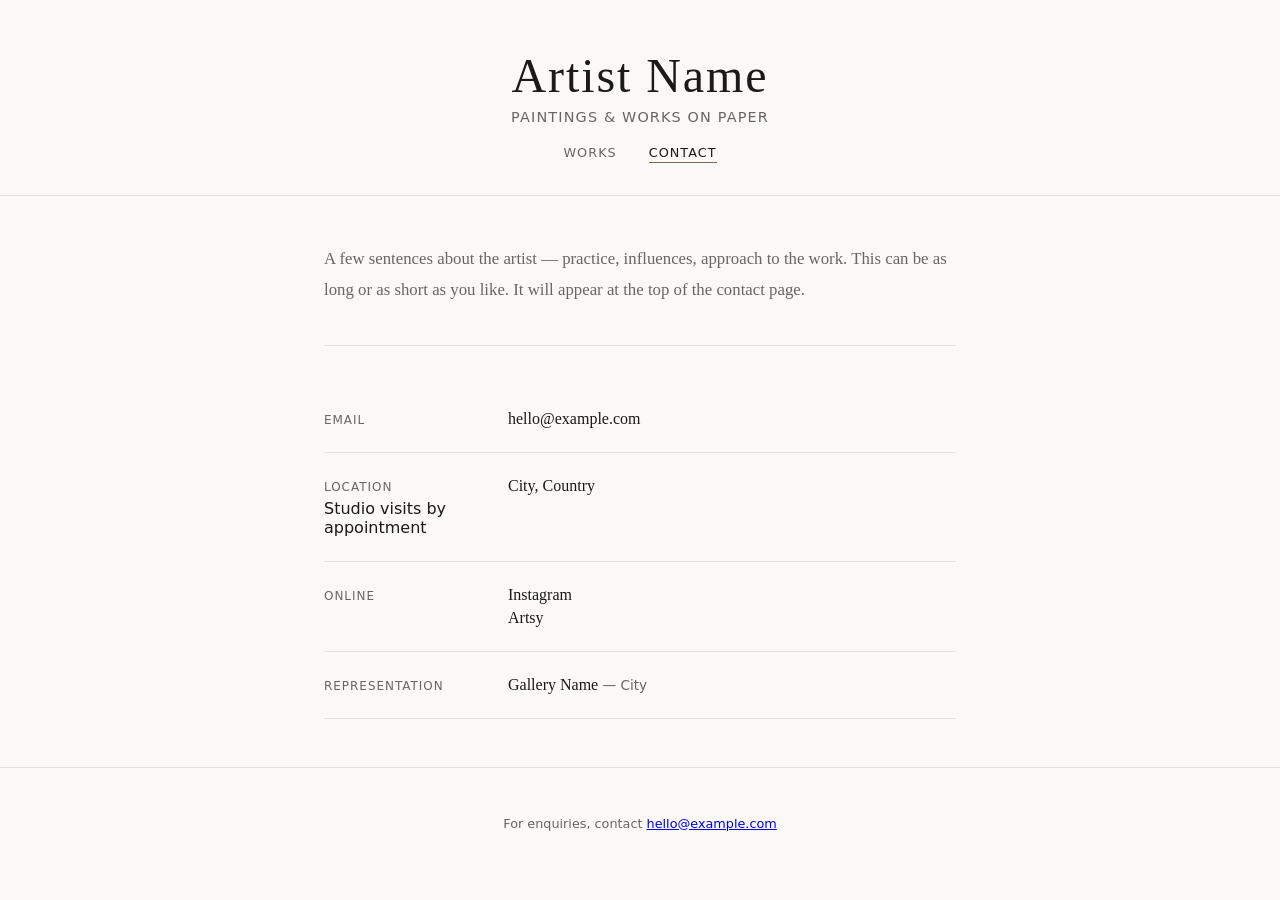
==== contact.html @ 18e0ea55 "Add contact page driven by contact.json - data/contact.json: bio, email, phone, location, social lin" ====
<!DOCTYPE html>
<html lang="en">
<head>
  <meta charset="UTF-8">
  <meta name="viewport" content="width=device-width, initial-scale=1.0">
  <meta name="description" content="Contact — artist portfolio">
  <title>Contact — Gallery</title>
  <link rel="stylesheet" href="css/style.css">
  <!-- <script src="data/contact.js"></script> -->
</head>
<body>

  <header>
    <h1 class="artist-name">Artist Name</h1>
    <p class="artist-tagline">Paintings &amp; works on paper</p>
    <nav class="site-nav" aria-label="Site navigation">
      <a href="index.html">Works</a>
      <a href="contact.html" class="active">Contact</a>
    </nav>
  </header>

  <main>
    <div id="contact-content" class="contact-wrap">
      <!-- Populated by contact.js -->
    </div>
  </main>

  <footer>
    <p>For enquiries, contact <a href="mailto:hello@example.com">hello@example.com</a></p>
  </footer>

  <script src="js/contact.js"></script>
</body>
</html>
---- css/style.css ----
/* ============================================================
   Design tokens
   ============================================================ */
:root {
  --bg:          #faf9f7;
  --surface:     #ffffff;
  --text:        #1a1a1a;
  --text-muted:  #6b6560;
  --border:      #e4e0da;
  --accent:      #7c6a55;
  --accent-dark: #5c4f3d;
  --available:   #3a7d44;
  --sold:        #888;
  --gap:         1.5rem;
  --radius:      4px;
  --transition:  0.2s ease;
  --font:        'Georgia', 'Times New Roman', serif;
  --font-ui:     system-ui, -apple-system, sans-serif;
}

@media (prefers-color-scheme: dark) {
  :root {
    --bg:         #151412;
    --surface:    #1e1c1a;
    --text:       #e8e4de;
    --text-muted: #9a9490;
    --border:     #302d29;
    --accent:     #a89070;
    --accent-dark:#c8aa88;
  }
}

/* ============================================================
   Reset & base
   ============================================================ */
*, *::before, *::after { box-sizing: border-box; margin: 0; padding: 0; }

html { font-size: 16px; scroll-behavior: smooth; }

body {
  font-family: var(--font);
  background: var(--bg);
  color: var(--text);
  min-height: 100vh;
}

body.lightbox-open { overflow: hidden; }

img { display: block; max-width: 100%; }

/* ============================================================
   Header
   ============================================================ */
header {
  padding: 3rem var(--gap) 2rem;
  text-align: center;
  border-bottom: 1px solid var(--border);
}

.artist-name {
  font-size: clamp(1.8rem, 5vw, 3rem);
  font-weight: normal;
  letter-spacing: 0.04em;
  margin-bottom: 0.4rem;
}

.artist-tagline {
  font-family: var(--font-ui);
  font-size: 0.9rem;
  color: var(--text-muted);
  letter-spacing: 0.08em;
  text-transform: uppercase;
}

/* ============================================================
   Site navigation
   ============================================================ */
.site-nav {
  display: flex;
  justify-content: center;
  gap: 2rem;
  margin-top: 1.25rem;
}

.site-nav a {
  font-family: var(--font-ui);
  font-size: 0.8rem;
  letter-spacing: 0.08em;
  text-transform: uppercase;
  text-decoration: none;
  color: var(--text-muted);
  padding-bottom: 2px;
  border-bottom: 1px solid transparent;
  transition: color var(--transition), border-color var(--transition);
}

.site-nav a:hover,
.site-nav a.active {
  color: var(--text);
  border-bottom-color: var(--accent);
}

/* ============================================================
   Filter bar
   ============================================================ */
#filters {
  display: flex;
  gap: 0.5rem;
  padding: 1.25rem var(--gap);
  overflow-x: auto;
  white-space: nowrap;
  border-bottom: 1px solid var(--border);
  -webkit-overflow-scrolling: touch;
  scrollbar-width: none;
}
#filters::-webkit-scrollbar { display: none; }

#filters button {
  font-family: var(--font-ui);
  font-size: 0.8rem;
  letter-spacing: 0.06em;
  text-transform: uppercase;
  padding: 0.4rem 1rem;
  border: 1px solid var(--border);
  border-radius: 2rem;
  background: transparent;
  color: var(--text-muted);
  cursor: pointer;
  transition: all var(--transition);
}

#filters button:hover {
  border-color: var(--accent);
  color: var(--accent);
}

#filters button.active {
  background: var(--accent);
  border-color: var(--accent);
  color: #fff;
}

/* ============================================================
   Gallery grid
   ============================================================ */
#gallery {
  display: grid;
  grid-template-columns: repeat(auto-fill, minmax(280px, 1fr));
  gap: var(--gap);
  padding: var(--gap);
  max-width: 1400px;
  margin: 0 auto;
}

.empty {
  grid-column: 1 / -1;
  text-align: center;
  color: var(--text-muted);
  font-family: var(--font-ui);
  padding: 4rem 0;
}

/* ============================================================
   Card
   ============================================================ */
.card {
  position: relative;
  cursor: pointer;
  border-radius: var(--radius);
  overflow: hidden;
  background: var(--surface);
  border: 1px solid var(--border);
}

.card img {
  width: 100%;
  aspect-ratio: 4 / 3;
  object-fit: cover;
  transition: transform 0.4s ease;
}

.card:hover img {
  transform: scale(1.03);
}

.card figcaption {
  position: absolute;
  inset: auto 0 0 0;
  padding: 2.5rem 1rem 0.9rem;
  background: linear-gradient(transparent, rgba(0,0,0,0.55));
  color: #fff;
  display: flex;
  flex-direction: column;
  gap: 0.15rem;
  opacity: 0;
  transform: translateY(4px);
  transition: opacity var(--transition), transform var(--transition);
}

.card:hover figcaption {
  opacity: 1;
  transform: translateY(0);
}

.card-title {
  font-size: 1rem;
  font-weight: normal;
}

.card-meta {
  font-family: var(--font-ui);
  font-size: 0.75rem;
  letter-spacing: 0.04em;
  opacity: 0.85;
}

/* ============================================================
   Lightbox overlay
   ============================================================ */
#lightbox {
  position: fixed;
  inset: 0;
  z-index: 1000;
  display: flex;
  align-items: stretch;
  visibility: hidden;
  opacity: 0;
  transition: opacity 0.25s ease, visibility 0.25s ease;
}

#lightbox.open {
  visibility: visible;
  opacity: 1;
}

#lightbox-backdrop {
  position: absolute;
  inset: 0;
  background: rgba(10, 9, 8, 0.92);
}

/* ============================================================
   Lightbox panel
   ============================================================ */
#lightbox-panel {
  position: relative;
  z-index: 1;
  display: flex;
  width: 100%;
  max-height: 100vh;
}

/* Image area */
#lightbox-image-wrap {
  flex: 1 1 auto;
  display: flex;
  align-items: center;
  justify-content: center;
  padding: 3rem 1.5rem 3rem 3rem;
  overflow: hidden;
}

#lightbox-img {
  max-width: 100%;
  max-height: calc(100vh - 6rem);
  object-fit: contain;
  border-radius: var(--radius);
  box-shadow: 0 8px 40px rgba(0,0,0,0.5);
}

/* Metadata sidebar */
#lightbox-meta {
  flex: 0 0 300px;
  width: 300px;
  background: var(--surface);
  padding: 3.5rem 2rem 2rem;
  overflow-y: auto;
  display: flex;
  flex-direction: column;
  gap: 1.25rem;
}

#meta-title {
  font-size: 1.4rem;
  font-weight: normal;
  line-height: 1.3;
}

#meta-details {
  display: grid;
  grid-template-columns: auto 1fr;
  gap: 0.35rem 1rem;
  font-family: var(--font-ui);
  font-size: 0.85rem;
}

#meta-details dt {
  color: var(--text-muted);
  white-space: nowrap;
}

#meta-details dd {
  color: var(--text);
}

#meta-description {
  font-size: 0.9rem;
  line-height: 1.7;
  color: var(--text-muted);
  flex: 1;
}

/* Availability badge */
.badge {
  display: inline-block;
  font-family: var(--font-ui);
  font-size: 0.75rem;
  letter-spacing: 0.06em;
  text-transform: uppercase;
  padding: 0.3rem 0.7rem;
  border-radius: 2rem;
  align-self: flex-start;
}

.badge-available {
  background: rgba(58, 125, 68, 0.12);
  color: var(--available);
  border: 1px solid rgba(58, 125, 68, 0.3);
}

.badge-sold {
  background: rgba(136, 136, 136, 0.1);
  color: var(--sold);
  border: 1px solid rgba(136, 136, 136, 0.25);
}

/* ============================================================
   Lightbox controls
   ============================================================ */
#lightbox-close {
  position: absolute;
  top: 1rem;
  right: 1rem;
  z-index: 2;
  width: 2.5rem;
  height: 2.5rem;
  border: none;
  background: rgba(255,255,255,0.12);
  color: #fff;
  font-size: 1.4rem;
  line-height: 1;
  border-radius: 50%;
  cursor: pointer;
  transition: background var(--transition);
  display: flex;
  align-items: center;
  justify-content: center;
}

#lightbox-close:hover { background: rgba(255,255,255,0.25); }

#lightbox-prev,
#lightbox-next {
  position: absolute;
  top: 50%;
  transform: translateY(-50%);
  z-index: 2;
  width: 2.8rem;
  height: 2.8rem;
  border: none;
  background: rgba(255,255,255,0.12);
  color: #fff;
  font-size: 1.1rem;
  border-radius: 50%;
  cursor: pointer;
  transition: background var(--transition);
  display: flex;
  align-items: center;
  justify-content: center;
}

#lightbox-prev { left: 1rem; }
#lightbox-next { right: calc(300px + 1rem); }

#lightbox-prev:hover,
#lightbox-next:hover { background: rgba(255,255,255,0.25); }

#lightbox-prev:disabled,
#lightbox-next:disabled { opacity: 0.2; cursor: default; }

/* ============================================================
   Responsive
   ============================================================ */
@media (max-width: 700px) {
  #lightbox-panel {
    flex-direction: column;
    overflow-y: auto;
  }

  #lightbox-image-wrap {
    padding: 3.5rem 1rem 1rem;
    flex: none;
  }

  #lightbox-img {
    max-height: 55vh;
  }

  #lightbox-meta {
    flex: none;
    width: 100%;
    padding: 1.5rem 1.25rem 2rem;
  }

  #lightbox-next {
    right: 1rem;
  }
}

/* ============================================================
   Contact page
   ============================================================ */
.contact-wrap {
  max-width: 680px;
  margin: 3rem auto;
  padding: 0 var(--gap);
}

.contact-bio {
  font-size: 1.05rem;
  line-height: 1.8;
  color: var(--text-muted);
  margin-bottom: 2.5rem;
  padding-bottom: 2.5rem;
  border-bottom: 1px solid var(--border);
}

.contact-grid {
  display: grid;
  grid-template-columns: 1fr;
  gap: 0;
}

.contact-block {
  padding: 1.5rem 0;
  border-bottom: 1px solid var(--border);
  display: grid;
  grid-template-columns: 10rem 1fr;
  gap: 0.25rem 1.5rem;
  align-items: baseline;
}

.contact-label {
  font-family: var(--font-ui);
  font-size: 0.75rem;
  font-weight: normal;
  letter-spacing: 0.08em;
  text-transform: uppercase;
  color: var(--text-muted);
  padding-top: 0.1rem;
}

.contact-block p,
.contact-block a {
  font-size: 1rem;
  color: var(--text);
  text-decoration: none;
}

.contact-block a:hover {
  color: var(--accent);
  text-decoration: underline;
}

.contact-sub {
  font-family: var(--font-ui);
  font-size: 0.85rem;
  color: var(--text-muted);
}

.contact-links {
  list-style: none;
  display: flex;
  flex-direction: column;
  gap: 0.3rem;
}

.contact-links li {
  font-size: 1rem;
}

@media (max-width: 500px) {
  .contact-block {
    grid-template-columns: 1fr;
    gap: 0.4rem;
  }
}

/* ============================================================
   Footer
   ============================================================ */
footer {
  text-align: center;
  padding: 3rem var(--gap);
  font-family: var(--font-ui);
  font-size: 0.8rem;
  color: var(--text-muted);
  border-top: 1px solid var(--border);
  margin-top: 2rem;
}
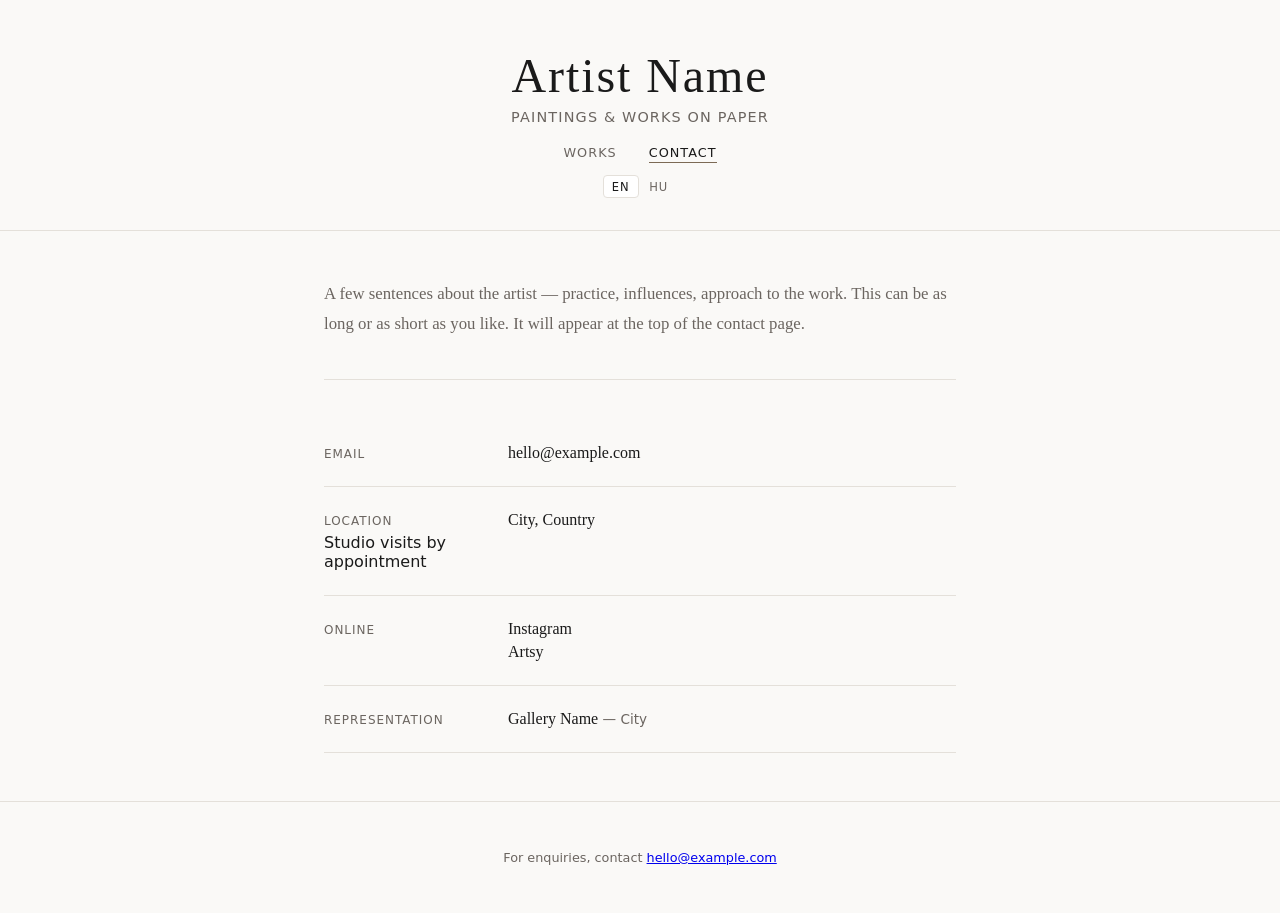
==== commit 26ec2f33: "Add Hungarian/English multilingual support (Level 2) - data/i18n.json: all UI strings in 'en' and 'h" ====
--- a/contact.html
+++ b/contact.html
@@ -17,6 +17,10 @@
       <a href="index.html">Works</a>
       <a href="contact.html" class="active">Contact</a>
     </nav>
+    <div class="lang-switch" aria-label="Language">
+      <button data-lang="en">EN</button>
+      <button data-lang="hu">HU</button>
+    </div>
   </header>
 
   <main>
@@ -29,6 +33,6 @@
     <p>For enquiries, contact <a href="mailto:hello@example.com">hello@example.com</a></p>
   </footer>
 
-  <script src="js/contact.js"></script>
+  <script type="module" src="js/contact.js"></script>
 </body>
 </html>
--- a/css/style.css
+++ b/css/style.css
@@ -100,44 +100,104 @@
   border-bottom-color: var(--accent);
 }
 
-/* ============================================================
-   Filter bar
+/* Language switcher */
+.lang-switch {
+  display: flex;
+  justify-content: center;
+  gap: 0.1rem;
+  margin-top: 0.75rem;
+}
+
+.lang-switch button {
+  font-family: var(--font-ui);
+  font-size: 0.72rem;
+  letter-spacing: 0.08em;
+  padding: 0.2rem 0.5rem;
+  border: 1px solid transparent;
+  background: transparent;
+  color: var(--text-muted);
+  cursor: pointer;
+  border-radius: var(--radius);
+  transition: all var(--transition);
+}
+
+.lang-switch button:hover {
+  color: var(--text);
+}
+
+.lang-switch button.active {
+  color: var(--text);
+  border-color: var(--border);
+  background: var(--surface);
+}
+
+/* ============================================================
+   Filter bars
    ============================================================ */
 #filters {
-  display: flex;
-  gap: 0.5rem;
-  padding: 1.25rem var(--gap);
-  overflow-x: auto;
+  border-bottom: 1px solid var(--border);
+}
+
+.filter-row {
+  display: flex;
+  align-items: center;
+  gap: 0.75rem;
+  padding: 0.75rem var(--gap);
+  border-top: 1px solid var(--border);
+}
+
+.filter-row:first-child {
+  border-top: none;
+}
+
+.filter-row-label {
+  font-family: var(--font-ui);
+  font-size: 0.7rem;
+  letter-spacing: 0.08em;
+  text-transform: uppercase;
+  color: var(--text-muted);
   white-space: nowrap;
-  border-bottom: 1px solid var(--border);
-  -webkit-overflow-scrolling: touch;
-  scrollbar-width: none;
-}
-#filters::-webkit-scrollbar { display: none; }
-
-#filters button {
-  font-family: var(--font-ui);
-  font-size: 0.8rem;
-  letter-spacing: 0.06em;
+  min-width: 7rem;
+}
+
+.filter-pills {
+  display: flex;
+  flex-wrap: wrap;
+  gap: 0.4rem;
+}
+
+.filter-pills button {
+  font-family: var(--font-ui);
+  font-size: 0.78rem;
+  letter-spacing: 0.05em;
   text-transform: uppercase;
-  padding: 0.4rem 1rem;
+  padding: 0.3rem 0.85rem;
   border: 1px solid var(--border);
   border-radius: 2rem;
   background: transparent;
   color: var(--text-muted);
   cursor: pointer;
   transition: all var(--transition);
-}
-
-#filters button:hover {
+  white-space: nowrap;
+}
+
+.filter-pills button:hover {
   border-color: var(--accent);
   color: var(--accent);
 }
 
-#filters button.active {
+.filter-pills button.active {
   background: var(--accent);
   border-color: var(--accent);
   color: #fff;
+}
+
+@media (max-width: 600px) {
+  .filter-row {
+    flex-direction: column;
+    align-items: flex-start;
+    gap: 0.5rem;
+  }
 }
 
 /* ============================================================
@@ -308,6 +368,36 @@
   line-height: 1.7;
   color: var(--text-muted);
   flex: 1;
+}
+
+/* Enquire link */
+.enquire-link {
+  font-family: var(--font-ui);
+  font-size: 0.82rem;
+  color: var(--accent);
+  text-decoration: none;
+  border-bottom: 1px solid currentColor;
+  align-self: flex-start;
+  transition: opacity var(--transition);
+}
+.enquire-link:hover { opacity: 0.7; }
+
+/* Tags */
+.tag-list {
+  display: flex;
+  flex-wrap: wrap;
+  gap: 0.35rem;
+}
+
+.tag {
+  font-family: var(--font-ui);
+  font-size: 0.72rem;
+  letter-spacing: 0.05em;
+  text-transform: uppercase;
+  padding: 0.2rem 0.6rem;
+  border-radius: 2rem;
+  background: var(--border);
+  color: var(--text-muted);
 }
 
 /* Availability badge */
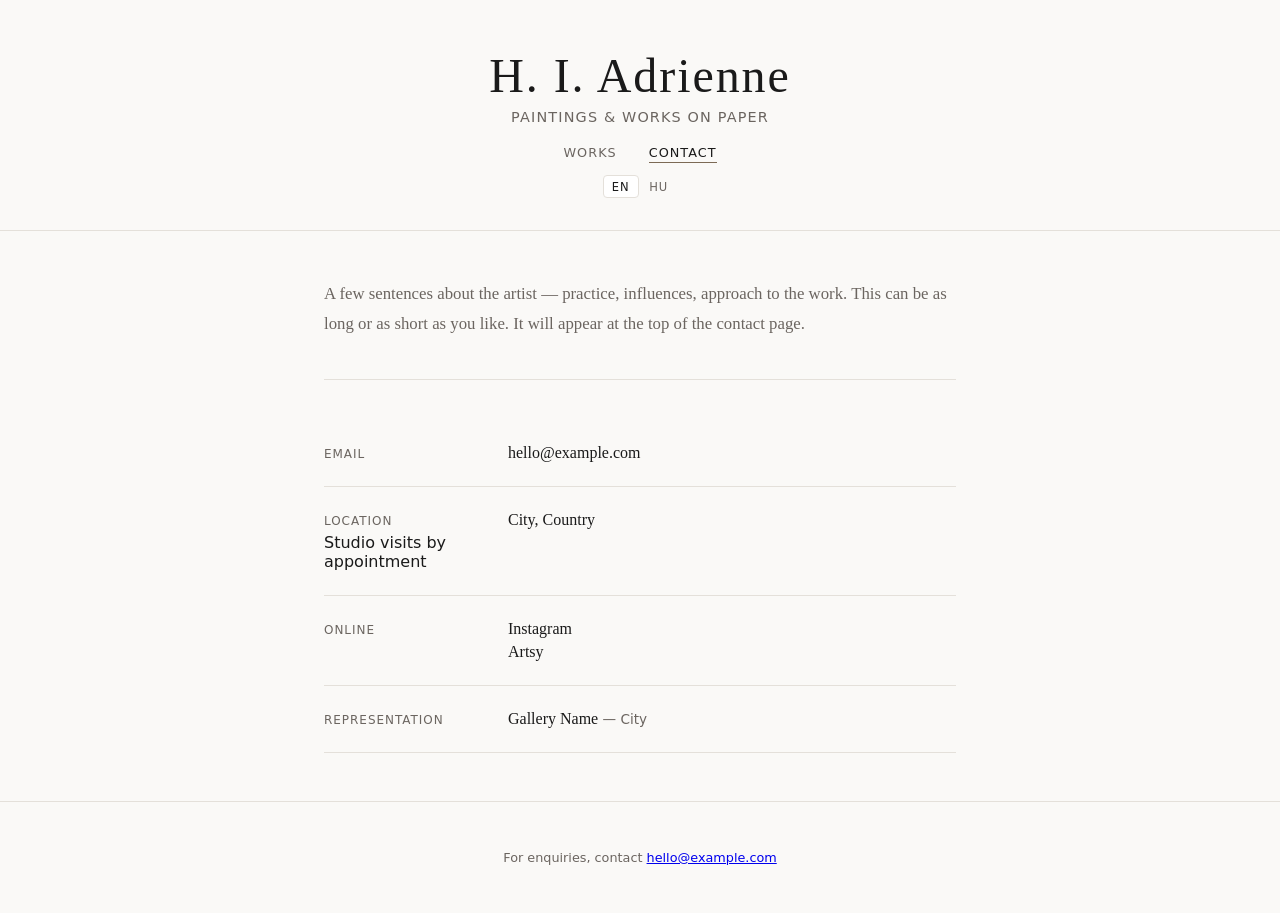
==== commit 68a49e88: "Update artist name to H. I. Adrienne" ====
--- a/contact.html
+++ b/contact.html
@@ -11,7 +11,7 @@
 <body>
 
   <header>
-    <h1 class="artist-name">Artist Name</h1>
+    <h1 class="artist-name">H. I. Adrienne</h1>
     <p class="artist-tagline">Paintings &amp; works on paper</p>
     <nav class="site-nav" aria-label="Site navigation">
       <a href="index.html">Works</a>
--- a/css/style.css
+++ b/css/style.css
@@ -370,6 +370,24 @@
   flex: 1;
 }
 
+/* Exhibitions list */
+#meta-exhibitions { display: flex; flex-direction: column; gap: 0.4rem; }
+
+.exhibitions-list {
+  list-style: disc;
+  padding-left: 1.1rem;
+  display: flex;
+  flex-direction: column;
+  gap: 0.25rem;
+}
+
+.exhibitions-list li {
+  font-family: var(--font-ui);
+  font-size: 0.85rem;
+  color: var(--text-muted);
+  line-height: 1.5;
+}
+
 /* Enquire link */
 .enquire-link {
   font-family: var(--font-ui);
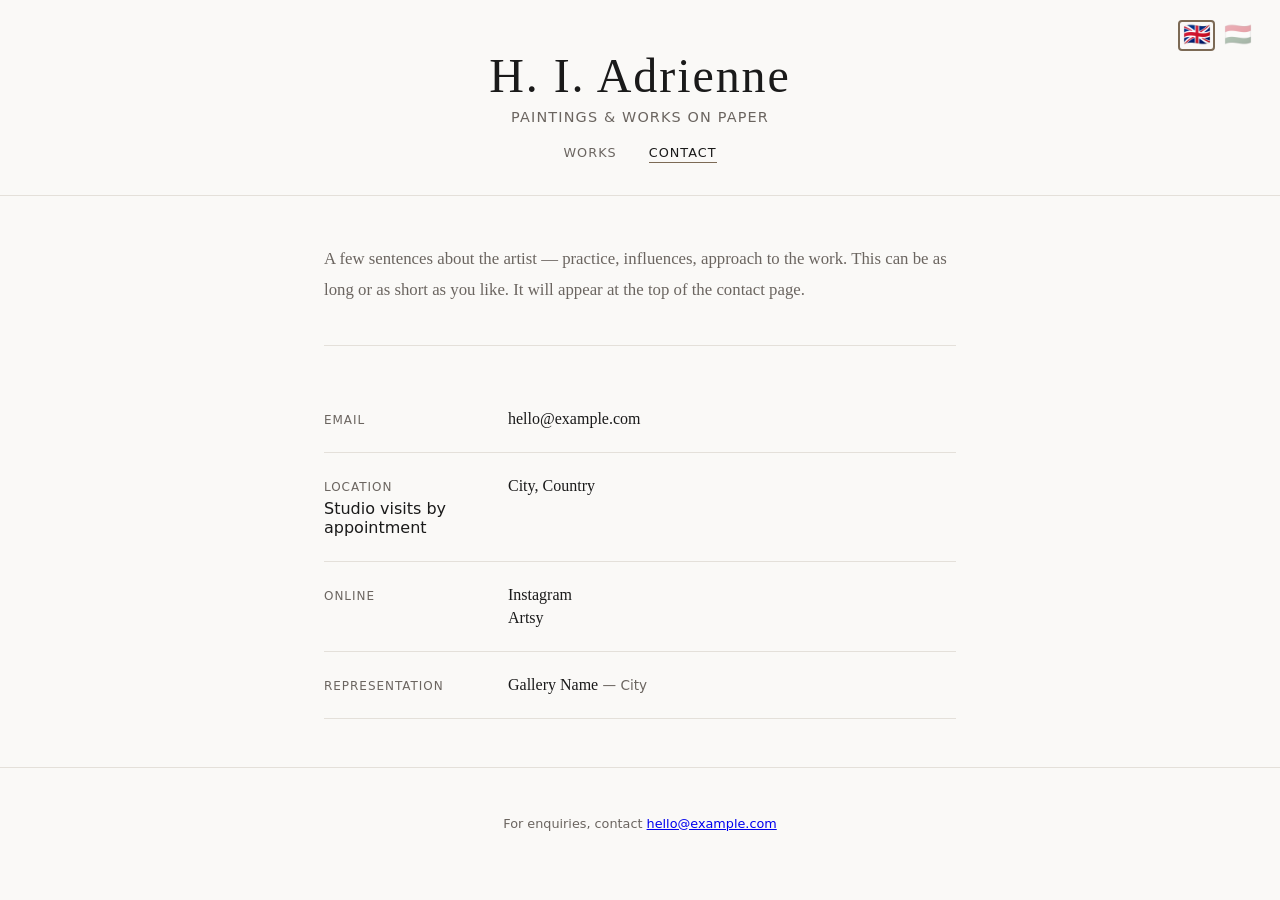
==== commit 534d9840: "Language switcher: flag emojis, positioned top-right of header" ====
--- a/contact.html
+++ b/contact.html
@@ -18,8 +18,8 @@
       <a href="contact.html" class="active">Contact</a>
     </nav>
     <div class="lang-switch" aria-label="Language">
-      <button data-lang="en">EN</button>
-      <button data-lang="hu">HU</button>
+      <button data-lang="en" title="English">🇬🇧</button>
+      <button data-lang="hu" title="Magyar">🇭🇺</button>
     </div>
   </header>
 
--- a/css/style.css
+++ b/css/style.css
@@ -52,6 +52,7 @@
    Header
    ============================================================ */
 header {
+  position: relative;
   padding: 3rem var(--gap) 2rem;
   text-align: center;
   border-bottom: 1px solid var(--border);
@@ -102,33 +103,32 @@
 
 /* Language switcher */
 .lang-switch {
-  display: flex;
-  justify-content: center;
-  gap: 0.1rem;
-  margin-top: 0.75rem;
+  position: absolute;
+  top: 1.25rem;
+  right: var(--gap);
+  display: flex;
+  gap: 0.25rem;
 }
 
 .lang-switch button {
-  font-family: var(--font-ui);
-  font-size: 0.72rem;
-  letter-spacing: 0.08em;
-  padding: 0.2rem 0.5rem;
-  border: 1px solid transparent;
+  font-size: 1.4rem;
+  line-height: 1;
+  padding: 0.15rem;
+  border: 2px solid transparent;
   background: transparent;
-  color: var(--text-muted);
   cursor: pointer;
   border-radius: var(--radius);
-  transition: all var(--transition);
+  opacity: 0.4;
+  transition: opacity var(--transition), border-color var(--transition);
 }
 
 .lang-switch button:hover {
-  color: var(--text);
+  opacity: 0.75;
 }
 
 .lang-switch button.active {
-  color: var(--text);
-  border-color: var(--border);
-  background: var(--surface);
+  opacity: 1;
+  border-color: var(--accent);
 }
 
 /* ============================================================
@@ -386,6 +386,40 @@
   font-size: 0.85rem;
   color: var(--text-muted);
   line-height: 1.5;
+}
+
+/* Zoom / full-size button on lightbox image */
+#lightbox-image-wrap {
+  position: relative;
+}
+
+#lightbox-zoom {
+  position: absolute;
+  bottom: 0.75rem;
+  right: 0.75rem;
+  width: 2.2rem;
+  height: 2.2rem;
+  background: rgba(0, 0, 0, 0.45);
+  color: #fff;
+  border-radius: 50%;
+  display: flex;
+  align-items: center;
+  justify-content: center;
+  opacity: 0;
+  transition: opacity var(--transition), background var(--transition);
+}
+
+#lightbox-image-wrap:hover #lightbox-zoom {
+  opacity: 1;
+}
+
+#lightbox-zoom:hover {
+  background: rgba(0, 0, 0, 0.7);
+}
+
+#lightbox-zoom svg {
+  width: 1rem;
+  height: 1rem;
 }
 
 /* Enquire link */
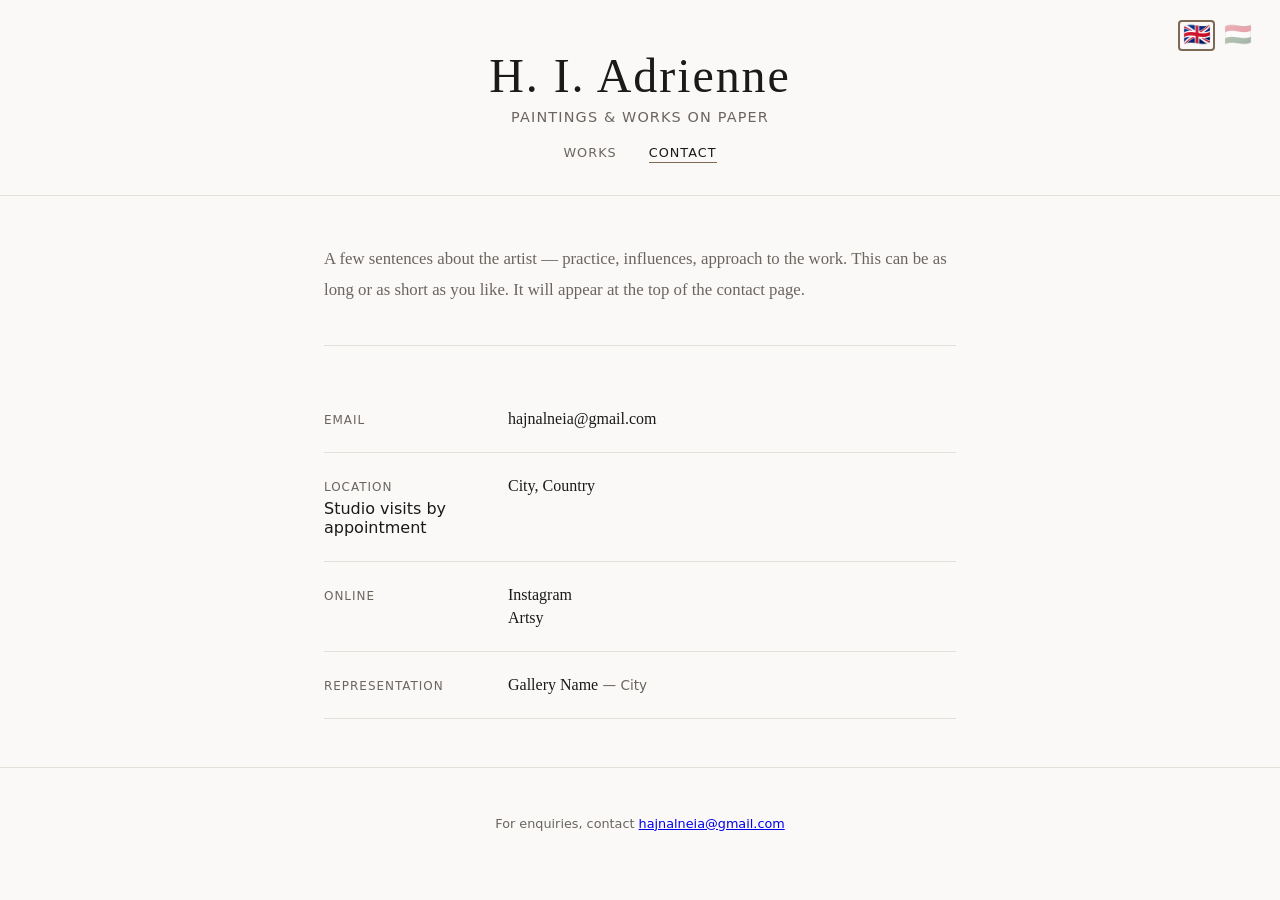
==== commit 18627287: "Update contact email to hajnalneia@gmail.com" ====
--- a/contact.html
+++ b/contact.html
@@ -30,7 +30,7 @@
   </main>
 
   <footer>
-    <p>For enquiries, contact <a href="mailto:hello@example.com">hello@example.com</a></p>
+    <p>For enquiries, contact <a href="mailto:hajnalneia@gmail.com">hajnalneia@gmail.com</a></p>
   </footer>
 
   <script type="module" src="js/contact.js"></script>
--- a/css/style.css
+++ b/css/style.css
@@ -236,11 +236,17 @@
   width: 100%;
   aspect-ratio: 4 / 3;
   object-fit: cover;
-  transition: transform 0.4s ease;
+  object-position: 30% 30%;
+  transition: object-position 1.5s ease;
 }
 
 .card:hover img {
-  transform: scale(1.03);
+  animation: img-pan 6s linear infinite alternate;
+}
+
+@keyframes img-pan {
+  from { object-position: 20% 20%; }
+  to   { object-position: 80% 80%; }
 }
 
 .card figcaption {
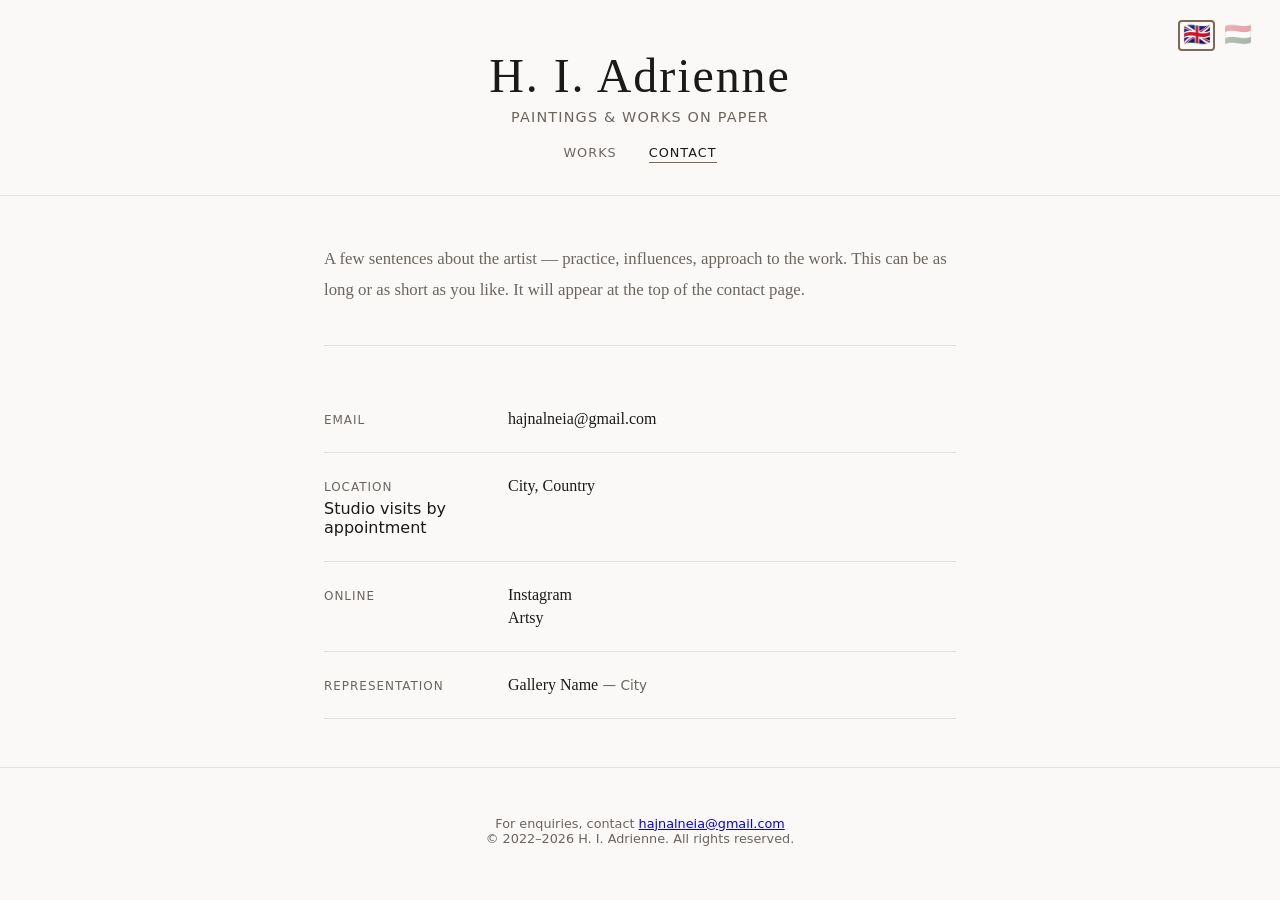
==== commit 6dbebbfd: "Add copyright notice to footer in EN and HU" ====
--- a/contact.html
+++ b/contact.html
@@ -31,6 +31,7 @@
 
   <footer>
     <p>For enquiries, contact <a href="mailto:hajnalneia@gmail.com">hajnalneia@gmail.com</a></p>
+    <p id="copyright"></p>
   </footer>
 
   <script type="module" src="js/contact.js"></script>
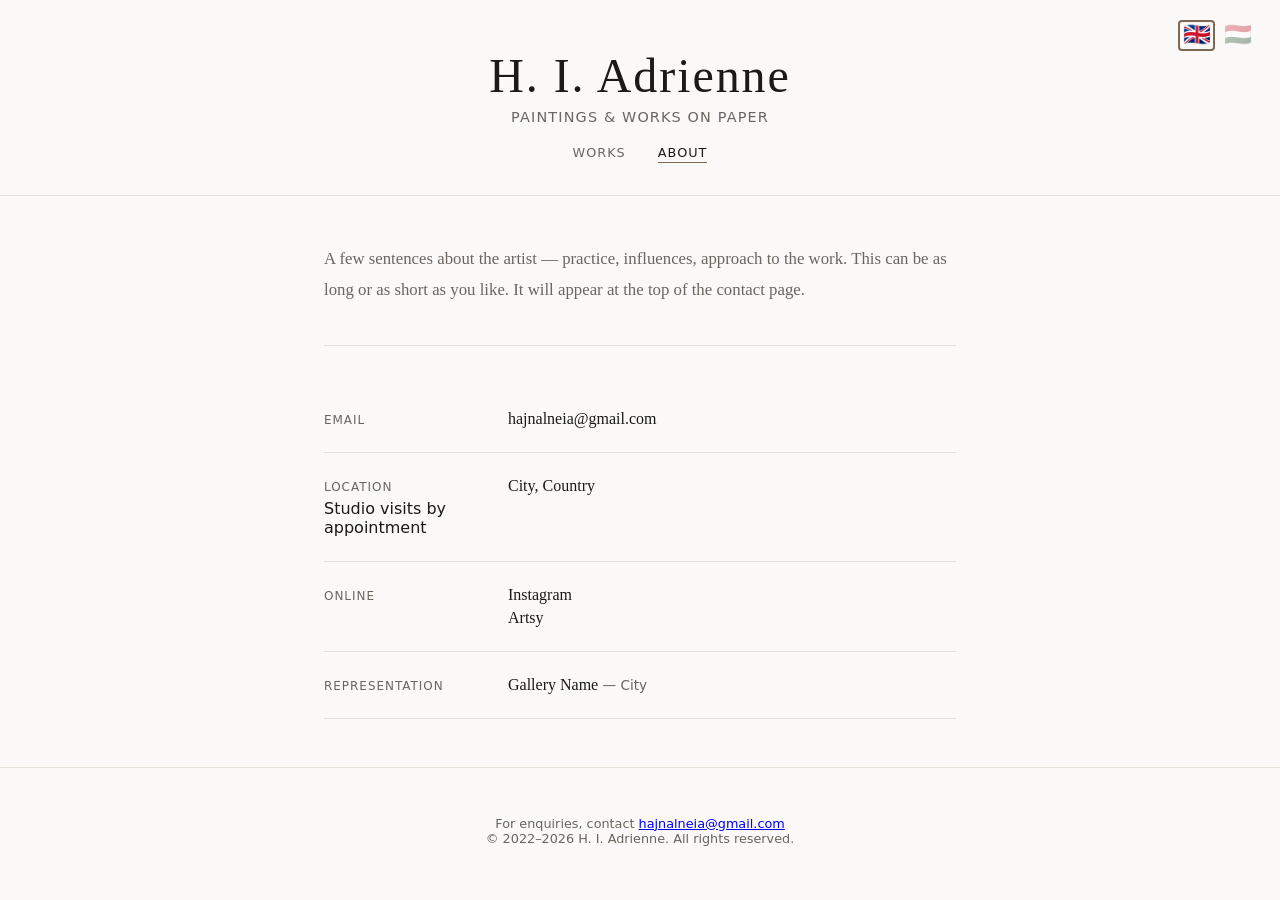
==== commit 9f046630: "Make nav labels language-aware; rename Contact to About Nav links now carry data-i18n attributes and" ====
--- a/contact.html
+++ b/contact.html
@@ -14,8 +14,8 @@
     <h1 class="artist-name">H. I. Adrienne</h1>
     <p class="artist-tagline">Paintings &amp; works on paper</p>
     <nav class="site-nav" aria-label="Site navigation">
-      <a href="index.html">Works</a>
-      <a href="contact.html" class="active">Contact</a>
+      <a href="index.html" data-i18n="nav_works">Works</a>
+      <a href="contact.html" class="active" data-i18n="nav_contact">About</a>
     </nav>
     <div class="lang-switch" aria-label="Language">
       <button data-lang="en" title="English">🇬🇧</button>
@@ -30,7 +30,7 @@
   </main>
 
   <footer>
-    <p>For enquiries, contact <a href="mailto:hajnalneia@gmail.com">hajnalneia@gmail.com</a></p>
+    <p id="enquiries"></p>
     <p id="copyright"></p>
   </footer>
 
